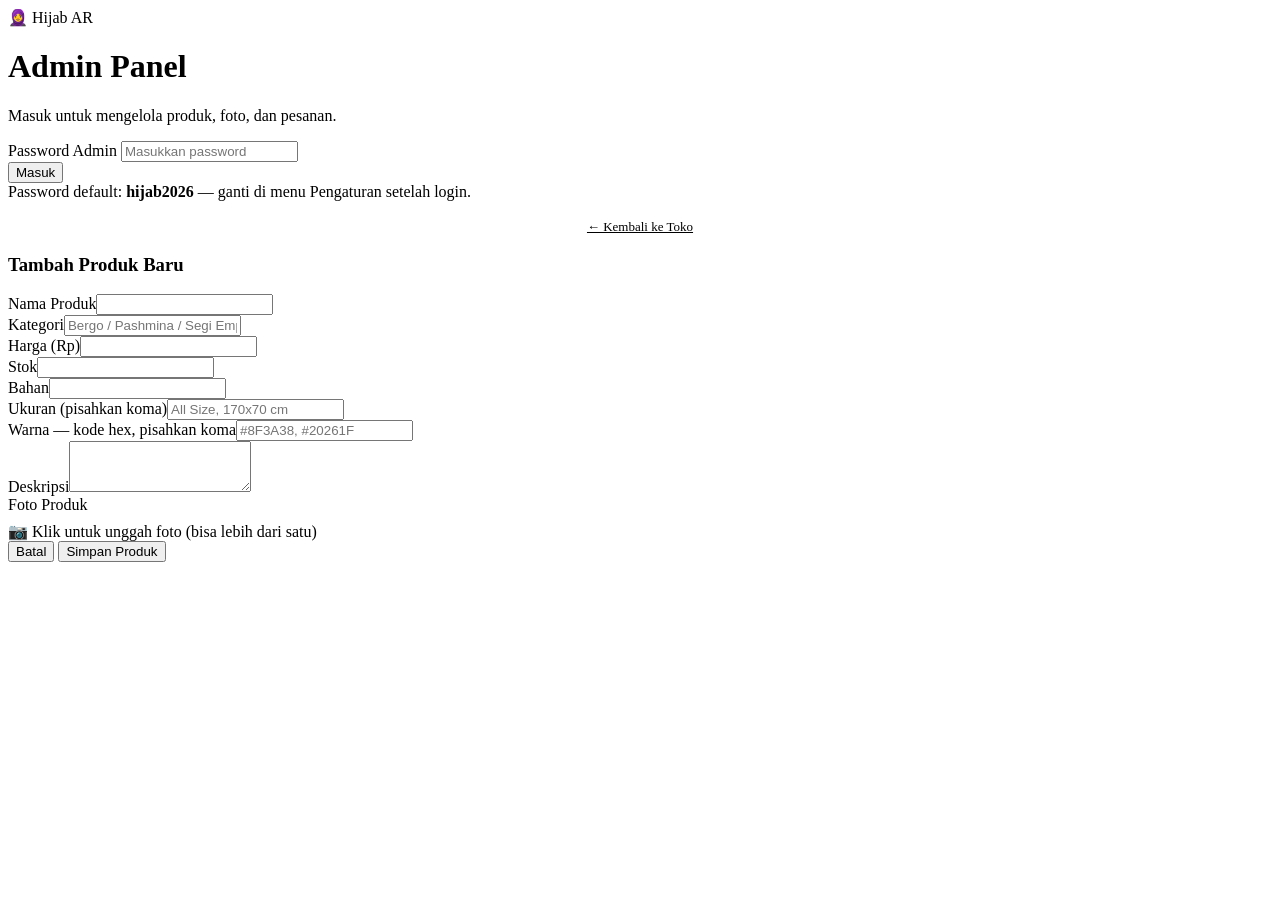
==== admin.html @ ef15bae7 "Add admin panel HTML structure" ====
<!DOCTYPE html>
<html lang="id">
<head>
<meta charset="UTF-8">
<meta name="viewport" content="width=device-width, initial-scale=1.0">
<title>Admin Panel — Hijab AR</title>
<link rel="icon" href="data:image/svg+xml,%3Csvg xmlns='http://www.w3.org/2000/svg' viewBox='0 0 32 32'%3E%3Crect width='32' height='32' rx='6' fill='%238F3A38'/%3E%3Cpath d='M8 20 Q16 10 24 20' stroke='%23F1E8D6' stroke-width='2.4' fill='none'/%3E%3C/svg%3E">
<link rel="stylesheet" href="css/style.css">
<link rel="stylesheet" href="css/admin.css">
</head>
<body class="admin-body">

<!-- ============== LOGIN ============== -->
<div class="admin-login-wrap" id="admin-login-view">
  <div class="admin-login-card">
    <div class="logo" style="margin-bottom:18px;">🧕 Hijab AR</div>
    <h1>Admin Panel</h1>
    <p>Masuk untuk mengelola produk, foto, dan pesanan.</p>
    <form onsubmit="adminLogin(event)">
      <div class="field">
        <label>Password Admin</label>
        <input type="password" id="admin-pass" required placeholder="Masukkan password">
      </div>
      <div id="login-error"></div>
      <button type="submit" class="btn btn-primary btn-block">Masuk</button>
    </form>
    <div class="admin-hint">Password default: <strong>hijab2026</strong> — ganti di menu Pengaturan setelah login.</div>
    <a href="index.html" style="display:block; text-align:center; margin-top:18px; font-size:13px; color:var(--ink-soft);">← Kembali ke Toko</a>
  </div>
</div>

<!-- ============== PANEL ============== -->
<div class="admin-shell" id="admin-panel-view" style="display:none;">
  <aside class="admin-sidebar">
    <div class="logo">🧕 Hijab AR</div>
    <nav class="admin-nav">
      <button class="active" onclick="switchAdminView('dashboard', this)">📊 Dashboard</button>
      <button onclick="switchAdminView('products', this)">🧣 Produk</button>
      <button onclick="switchAdminView('orders', this)">📦 Pesanan</button>
      <button onclick="switchAdminView('settings', this)">⚙️ Pengaturan</button>
    </nav>
    <button class="logout-btn" onclick="adminLogout()">← Keluar</button>
  </aside>

  <main class="admin-main">

    <!-- Dashboard -->
    <div class="admin-view active" id="view-dashboard">
      <div class="admin-header"><h2>Dashboard</h2></div>
      <div class="stat-grid">
        <div class="stat-card"><div class="label">Total Produk</div><div class="value" id="stat-products">0</div></div>
        <div class="stat-card"><div class="label">Total Pesanan</div><div class="value" id="stat-orders">0</div></div>
        <div class="stat-card"><div class="label">Total Pendapatan</div><div class="value" id="stat-revenue">Rp0</div></div>
        <div class="stat-card"><div class="label">Stok Menipis</div><div class="value" id="stat-lowstock">0</div></div>
      </div>
      <p style="color:var(--ink-soft); font-size:13.5px;">Gunakan menu <strong>Produk</strong> untuk mengunggah foto baru dan mengatur harga, atau menu <strong>Pesanan</strong> untuk memperbarui status pengiriman.</p>
    </div>

    <!-- Products -->
    <div class="admin-view" id="view-products">
      <div class="admin-header">
        <h2>Produk</h2>
        <button class="btn btn-primary" onclick="openProductForm()">+ Tambah Produk</button>
      </div>
      <div class="admin-table-wrap">
        <table class="admin-table">
          <thead><tr><th>Foto</th><th>Produk</th><th>Harga</th><th>Stok</th><th>Aksi</th></tr></thead>
          <tbody id="admin-product-list"></tbody>
        </table>
      </div>
    </div>

    <!-- Orders -->
    <div class="admin-view" id="view-orders">
      <div class="admin-header"><h2>Pesanan</h2></div>
      <div class="admin-table-wrap">
        <table class="admin-table">
          <thead><tr><th>ID</th><th>Pelanggan</th><th>Item</th><th>Total</th><th>Status</th></tr></thead>
          <tbody id="admin-order-list"></tbody>
        </table>
      </div>
    </div>

    <!-- Settings -->
    <div class="admin-view" id="view-settings">
      <div class="admin-header"><h2>Pengaturan</h2></div>
      <div class="settings-card">
        <h3 style="font-size:16px; margin-bottom:14px;">Ganti Password Admin</h3>
        <form onsubmit="changeAdminPassword(event)">
          <div class="field"><label>Password Baru</label><input type="password" id="new-pass" minlength="4" required></div>
          <button type="submit" class="btn btn-primary btn-block">Simpan Password</button>
        </form>
      </div>
    </div>

  </main>
</div>

<!-- ============== PRODUCT MODAL ============== -->
<div class="modal-overlay" id="product-modal">
  <div class="modal-card">
    <h3 id="modal-title">Tambah Produk Baru</h3>
    <form id="product-form" onsubmit="saveProductForm(event)">
      <input type="hidden" name="id">
      <div class="form-grid">
        <div class="field"><label>Nama Produk</label><input type="text" name="name" required></div>
        <div class="field"><label>Kategori</label><input type="text" name="category" required placeholder="Bergo / Pashmina / Segi Empat"></div>
        <div class="field"><label>Harga (Rp)</label><input type="number" name="price" min="0" required></div>
        <div class="field"><label>Stok</label><input type="number" name="stock" min="0" required></div>
        <div class="field"><label>Bahan</label><input type="text" name="material" required></div>
        <div class="field"><label>Ukuran (pisahkan koma)</label><input type="text" name="sizes" placeholder="All Size, 170x70 cm"></div>
        <div class="field full"><label>Warna — kode hex, pisahkan koma</label><input type="text" name="colors" placeholder="#8F3A38, #20261F"></div>
        <div class="field full"><label>Deskripsi</label><textarea name="desc" rows="3"></textarea></div>
      </div>

      <label>Foto Produk</label>
      <label class="photo-upload-zone" style="display:block; margin-top:8px;">
        📷 Klik untuk unggah foto (bisa lebih dari satu)
        <input type="file" accept="image/*" multiple style="display:none;" onchange="handlePhotoUpload(this)">
      </label>
      <div class="photo-preview-list" id="photo-preview-list"></div>

      <div class="modal-actions">
        <button type="button" class="btn btn-outline" onclick="closeProductForm()">Batal</button>
        <button type="submit" class="btn btn-primary">Simpan Produk</button>
      </div>
    </form>
  </div>
</div>

<script src="js/data.js"></script>
<script src="js/main.js"></script>
<script src="js/admin.js"></script>
<script>
  function switchAdminView(name, btn){
    document.querySelectorAll('.admin-view').forEach(v => v.classList.remove('active'));
    document.getElementById('view-' + name).classList.add('active');
    document.querySelectorAll('.admin-nav button').forEach(b => b.classList.remove('active'));
    btn.classList.add('active');
  }
</script>
</body>
</html>
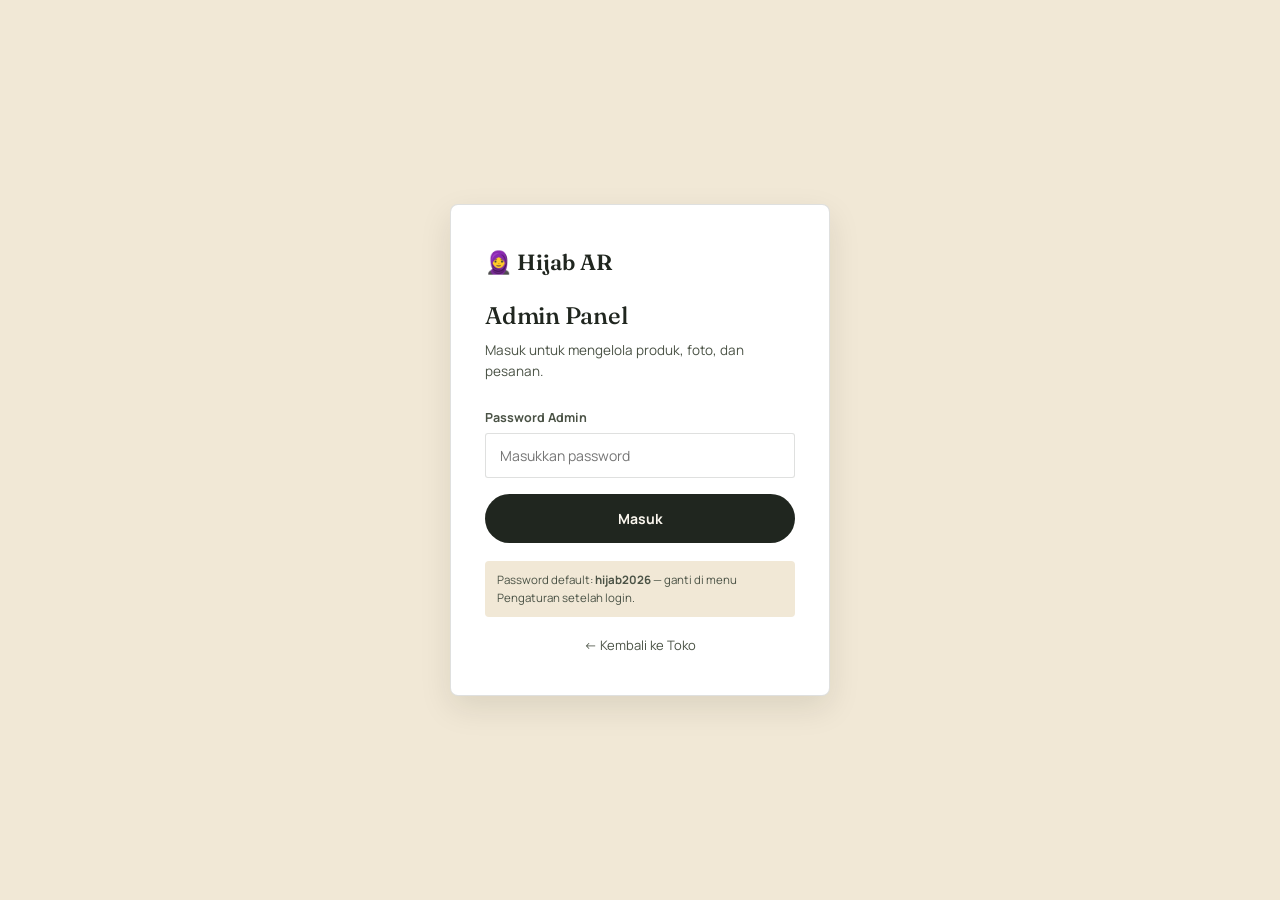
==== commit cb36d9b3: "Add appearance section for hero image upload" ====
--- a/admin.html
+++ b/admin.html
@@ -37,6 +37,7 @@
       <button class="active" onclick="switchAdminView('dashboard', this)">📊 Dashboard</button>
       <button onclick="switchAdminView('products', this)">🧣 Produk</button>
       <button onclick="switchAdminView('orders', this)">📦 Pesanan</button>
+      <button onclick="switchAdminView('appearance', this)">🖼️ Tampilan</button>
       <button onclick="switchAdminView('settings', this)">⚙️ Pengaturan</button>
     </nav>
     <button class="logout-btn" onclick="adminLogout()">← Keluar</button>
@@ -78,6 +79,25 @@
           <thead><tr><th>ID</th><th>Pelanggan</th><th>Item</th><th>Total</th><th>Status</th></tr></thead>
           <tbody id="admin-order-list"></tbody>
         </table>
+      </div>
+    </div>
+
+    <!-- Appearance -->
+    <div class="admin-view" id="view-appearance">
+      <div class="admin-header"><h2>Tampilan Beranda</h2></div>
+      <div class="settings-card" style="max-width:480px;">
+        <h3 style="font-size:16px; margin-bottom:6px;">Gambar Panel "AR Fitting Aktif"</h3>
+        <p style="font-size:12.5px; color:var(--ink-soft); margin-bottom:16px;">Ganti ilustrasi bawaan di hero beranda dengan foto model memakai hijab, atau tangkapan layar hasil AR fitting. Rasio potret (misal 4:5) hasilnya paling rapi.</p>
+
+        <div class="hero-preview-box" id="hero-preview-box"></div>
+
+        <label class="photo-upload-zone" style="display:block; margin-top:14px;">
+          🖼️ Klik untuk unggah gambar hero
+          <input type="file" accept="image/*" style="display:none;" onchange="handleHeroImageUpload(this)">
+        </label>
+        <div style="display:flex; gap:10px; margin-top:14px;">
+          <button type="button" class="btn btn-outline btn-block" onclick="resetHeroImageAdmin()">Kembalikan ke Ilustrasi Default</button>
+        </div>
       </div>
     </div>
 
--- a/css/style.css
+++ b/css/style.css
@@ -0,0 +1,380 @@
+@import url('https://fonts.googleapis.com/css2?family=Fraunces:ital,opsz,wght@0,9..144,300;0,9..144,500;0,9..144,600;1,9..144,500&family=Manrope:wght@400;500;600;700;800&family=JetBrains+Mono:wght@400;500&display=swap');
+
+/* =========================================================
+   DESIGN TOKENS — Kain (fabric) system
+   ink   : near-black moss, deep and warm, not pure black
+   paper : warm unbleached linen background
+   gold  : brass pin / bordir thread accent
+   rose  : batik rosewood, secondary accent
+   sage  : muted sage, tertiary / success
+   ========================================================= */
+:root{
+  --ink:#20261F;
+  --ink-soft:#4A5245;
+  --paper:#FBF7EF;
+  --paper-warm:#F1E8D6;
+  --paper-dim:#EDE4D3;
+  --gold:#9C7A3C;
+  --gold-light:#C9A661;
+  --rose:#8F3A38;
+  --rose-light:#B5615E;
+  --sage:#5E7A5C;
+  --line: rgba(32,38,31,0.14);
+  --line-soft: rgba(32,38,31,0.08);
+  --shadow: 0 12px 32px rgba(32,26,14,0.10);
+  --radius: 2px;
+
+  --font-display:'Fraunces', serif;
+  --font-body:'Manrope', sans-serif;
+  --font-mono:'JetBrains Mono', monospace;
+}
+
+*{box-sizing:border-box;margin:0;padding:0;}
+html{scroll-behavior:smooth;}
+body{
+  font-family:var(--font-body);
+  background:var(--paper);
+  color:var(--ink);
+  line-height:1.55;
+  -webkit-font-smoothing:antialiased;
+}
+img{max-width:100%;display:block;}
+a{color:inherit;text-decoration:none;}
+button{font-family:inherit;cursor:pointer;}
+ul{list-style:none;}
+
+@media (prefers-reduced-motion: reduce){
+  *{animation-duration:0.01ms !important; transition-duration:0.01ms !important; scroll-behavior:auto !important;}
+}
+
+:focus-visible{outline:2px solid var(--gold); outline-offset:3px;}
+
+.container{
+  width:100%;
+  max-width:1180px;
+  margin:0 auto;
+  padding:0 28px;
+}
+
+.eyebrow{
+  font-family:var(--font-mono);
+  font-size:11px;
+  letter-spacing:.14em;
+  text-transform:uppercase;
+  color:var(--gold);
+}
+
+h1,h2,h3,.display{
+  font-family:var(--font-display);
+  font-weight:500;
+  letter-spacing:-0.01em;
+  color:var(--ink);
+}
+
+.price{
+  font-family:var(--font-mono);
+  font-weight:500;
+}
+
+/* =============== HEADER =============== */
+.site-header{
+  position:sticky; top:0; z-index:50;
+  background:rgba(251,247,239,0.92);
+  backdrop-filter:blur(8px);
+  border-bottom:1px solid var(--line);
+}
+.header-inner{
+  display:flex; align-items:center; justify-content:space-between;
+  padding:16px 28px;
+}
+.logo{
+  font-family:var(--font-display);
+  font-size:22px;
+  font-weight:600;
+  display:flex; align-items:center; gap:8px;
+}
+.logo .mark{
+  width:22px;height:22px;flex:none;
+}
+.nav-links{
+  display:flex; gap:32px; align-items:center;
+  font-size:14px; font-weight:600;
+}
+.nav-links a{
+  position:relative; padding:4px 0; color:var(--ink-soft);
+}
+.nav-links a:hover, .nav-links a.active{color:var(--ink);}
+.nav-links a.active::after{
+  content:'';position:absolute;left:0;right:0;bottom:-4px;height:2px;background:var(--gold);
+}
+.header-actions{display:flex; align-items:center; gap:18px;}
+.cart-btn{
+  position:relative; display:flex; align-items:center; gap:8px;
+  font-size:14px; font-weight:700; border:1px solid var(--ink); background:none;
+  padding:9px 16px; border-radius:999px;
+}
+.cart-btn:hover{background:var(--ink); color:var(--paper);}
+.cart-count{
+  position:absolute; top:-8px; right:-8px;
+  background:var(--rose); color:#fff; font-family:var(--font-mono);
+  font-size:10px; width:18px; height:18px; border-radius:50%;
+  display:flex; align-items:center; justify-content:center;
+}
+.nav-toggle{display:none;}
+
+/* =============== BUTTONS =============== */
+.btn{
+  display:inline-flex; align-items:center; justify-content:center; gap:8px;
+  padding:14px 26px; font-weight:700; font-size:14px;
+  border-radius:999px; border:1px solid transparent; transition:transform .15s ease, background .2s ease;
+}
+.btn-primary{background:var(--ink); color:var(--paper);}
+.btn-primary:hover{background:var(--rose);}
+.btn-outline{border-color:var(--ink); color:var(--ink); background:none;}
+.btn-outline:hover{background:var(--ink); color:var(--paper);}
+.btn-gold{background:var(--gold); color:#fff;}
+.btn-gold:hover{background:var(--rose);}
+.btn-block{width:100%;}
+.btn:active{transform:scale(.98);}
+.btn[disabled]{opacity:.45; cursor:not-allowed;}
+
+/* =============== KAIN DIVIDER (signature element) =============== */
+.kain-divider{
+  height:34px; width:100%;
+  background-image:url("data:image/svg+xml,%3Csvg xmlns='http://www.w3.org/2000/svg' viewBox='0 0 200 34' preserveAspectRatio='none'%3E%3Cpath d='M0 20 Q 25 2 50 20 T 100 20 T 150 20 T 200 20' fill='none' stroke='%239C7A3C' stroke-width='1' opacity='0.5'/%3E%3Cpath d='M0 26 Q 25 8 50 26 T 100 26 T 150 26 T 200 26' fill='none' stroke='%2320261F' stroke-width='1' opacity='0.18'/%3E%3C/svg%3E");
+  background-repeat:repeat-x; background-size:200px 34px;
+}
+
+/* =============== HERO =============== */
+.hero{
+  position:relative; overflow:hidden;
+  padding:64px 0 0;
+  background:linear-gradient(180deg, var(--paper-warm), var(--paper) 70%);
+}
+.hero-grid{
+  display:grid; grid-template-columns:1.05fr .95fr; gap:48px; align-items:center;
+}
+.hero-eyebrow{margin-bottom:18px;}
+.hero h1{
+  font-size:clamp(38px, 5.2vw, 64px); line-height:1.03; margin-bottom:20px;
+}
+.hero h1 em{
+  font-style:italic; color:var(--rose);
+}
+.hero p.lead{
+  font-size:17px; color:var(--ink-soft); max-width:46ch; margin-bottom:30px;
+}
+.hero-ctas{display:flex; gap:14px; flex-wrap:wrap; margin-bottom:36px;}
+.hero-stats{display:flex; gap:34px; padding-top:26px; border-top:1px solid var(--line);}
+.hero-stat b{display:block; font-family:var(--font-display); font-size:26px;}
+.hero-stat span{font-size:12px; color:var(--ink-soft);}
+
+.hero-visual{
+  position:relative; aspect-ratio:4/5; border-radius:6px; overflow:hidden;
+  background:linear-gradient(160deg,#D8CBA8,#B58C56 55%,#8F3A38);
+  box-shadow:var(--shadow);
+}
+.hero-visual .badge-ar{
+  position:absolute; top:18px; left:18px; background:rgba(251,247,239,.92);
+  padding:8px 14px; border-radius:999px; font-size:12px; font-weight:700;
+  display:flex; align-items:center; gap:8px;
+}
+.badge-ar .dot{width:7px;height:7px;border-radius:50%;background:var(--rose);animation:pulse 1.6s infinite;}
+@keyframes pulse{0%,100%{opacity:1;}50%{opacity:.3;}}
+
+.hero-illustration{
+  position:absolute; inset:0; width:100%; height:100%;
+}
+.hero-illustration .scan-line{
+  animation:ar-scan 3.2s ease-in-out infinite;
+}
+@keyframes ar-scan{
+  0%   { transform:translateY(0); opacity:.15; }
+  50%  { transform:translateY(300px); opacity:.6; }
+  100% { transform:translateY(0); opacity:.15; }
+}
+@media (prefers-reduced-motion: reduce){
+  .hero-illustration .scan-line{ animation:none; opacity:.35; }
+}
+
+/* =============== SECTION HEADINGS =============== */
+.section{padding:76px 0;}
+.section-head{
+  display:flex; justify-content:space-between; align-items:flex-end; margin-bottom:38px; gap:24px; flex-wrap:wrap;
+}
+.section-head h2{font-size:clamp(26px,3vw,36px);}
+.section-head p{color:var(--ink-soft); max-width:44ch; font-size:14.5px;}
+
+/* =============== PRODUCT GRID / CARD =============== */
+.product-grid{
+  display:grid; grid-template-columns:repeat(auto-fill, minmax(230px,1fr)); gap:26px;
+}
+.product-card{
+  background:#fff; border:1px solid var(--line-soft); border-radius:4px; overflow:hidden;
+  transition:box-shadow .2s ease, transform .2s ease; display:flex; flex-direction:column;
+}
+.product-card:hover{box-shadow:var(--shadow); transform:translateY(-3px);}
+.product-media{
+  position:relative; aspect-ratio:3/4; overflow:hidden; background:var(--paper-dim);
+}
+.product-media img{width:100%; height:100%; object-fit:cover;}
+.fold-corner{
+  position:absolute; top:0; right:0; width:0; height:0;
+  border-style:solid; border-width:0 34px 34px 0; border-color:transparent var(--gold) transparent transparent;
+  opacity:.9;
+}
+.stock-tag{
+  position:absolute; bottom:10px; left:10px; background:rgba(32,38,31,.82); color:#fff;
+  font-size:10px; font-family:var(--font-mono); padding:4px 8px; border-radius:999px;
+}
+.stock-tag.low{background:var(--rose);}
+.product-info{padding:16px; display:flex; flex-direction:column; gap:6px; flex:1;}
+.product-cat{font-size:11px; text-transform:uppercase; letter-spacing:.08em; color:var(--gold);}
+.product-name{font-family:var(--font-display); font-size:17px;}
+.product-bottom{display:flex; align-items:center; justify-content:space-between; margin-top:auto; padding-top:8px;}
+.product-price{font-size:15px;}
+.add-btn{
+  width:34px;height:34px;border-radius:50%;border:1px solid var(--ink); background:none;
+  display:flex; align-items:center; justify-content:center; font-size:18px; transition:.2s;
+}
+.add-btn:hover{background:var(--ink); color:var(--paper);}
+
+.filter-bar{display:flex; gap:10px; flex-wrap:wrap; margin-bottom:30px;}
+.filter-chip{
+  padding:8px 16px; border-radius:999px; border:1px solid var(--line); background:#fff;
+  font-size:13px; font-weight:600; color:var(--ink-soft);
+}
+.filter-chip.active{background:var(--ink); color:var(--paper); border-color:var(--ink);}
+
+/* =============== FEATURE / AR STRIP =============== */
+.feature-strip{
+  display:grid; grid-template-columns:repeat(3,1fr); gap:1px; background:var(--line);
+  border:1px solid var(--line);
+}
+.feature-item{background:var(--paper); padding:34px 28px;}
+.feature-item .num{font-family:var(--font-mono); color:var(--gold); font-size:12px;}
+.feature-item h3{font-size:19px; margin:10px 0 8px;}
+.feature-item p{font-size:13.5px; color:var(--ink-soft);}
+
+/* =============== FOOTER =============== */
+.site-footer{background:var(--ink); color:var(--paper-warm); padding:56px 0 26px; margin-top:40px;}
+.footer-grid{display:grid; grid-template-columns:1.4fr 1fr 1fr 1fr; gap:32px; margin-bottom:40px;}
+.footer-grid h4{font-family:var(--font-display); color:#fff; font-size:16px; margin-bottom:14px;}
+.footer-grid a{display:block; color:#C9C4B4; font-size:13.5px; padding:4px 0;}
+.footer-grid a:hover{color:#fff;}
+.footer-bottom{
+  border-top:1px solid rgba(255,255,255,.12); padding-top:20px; display:flex; justify-content:space-between;
+  font-size:12px; color:#9C9584; flex-wrap:wrap; gap:10px;
+}
+
+/* =============== PRODUCT DETAIL =============== */
+.pd-grid{display:grid; grid-template-columns:1fr 1fr; gap:56px; padding:48px 0;}
+.pd-gallery-main{aspect-ratio:3/4; border-radius:4px; overflow:hidden; background:var(--paper-dim); margin-bottom:12px; position:relative;}
+.pd-gallery-main img{width:100%;height:100%;object-fit:cover;}
+.pd-thumbs{display:flex; gap:10px;}
+.pd-thumbs img{width:64px;height:80px;object-fit:cover;border-radius:3px;border:1px solid var(--line); cursor:pointer;}
+.pd-thumbs img.active{border-color:var(--gold); border-width:2px;}
+.pd-info h1{font-size:30px; margin-bottom:8px;}
+.pd-price{font-size:22px; margin-bottom:18px;}
+.pd-desc{color:var(--ink-soft); font-size:14.5px; margin-bottom:24px;}
+.pd-row{display:flex; align-items:center; gap:16px; margin-bottom:22px;}
+.swatches{display:flex; gap:8px;}
+.swatch{width:28px;height:28px;border-radius:50%;border:2px solid #fff; box-shadow:0 0 0 1px var(--line); cursor:pointer;}
+.swatch.active{box-shadow:0 0 0 2px var(--gold);}
+.qty-control{display:flex; align-items:center; border:1px solid var(--line); border-radius:999px;}
+.qty-control button{width:34px;height:34px;background:none;border:none;font-size:16px;}
+.qty-control span{width:30px; text-align:center; font-family:var(--font-mono); font-size:14px;}
+.pd-actions{display:flex; gap:12px; margin-top:8px;}
+.pd-meta{margin-top:28px; border-top:1px solid var(--line); padding-top:20px; font-size:13px; color:var(--ink-soft); display:grid; gap:8px;}
+
+/* =============== AR TRY-ON =============== */
+.ar-panel{
+  margin-top:34px; border:1px solid var(--line); border-radius:6px; overflow:hidden; background:#fff;
+}
+.ar-panel-head{
+  display:flex; align-items:center; justify-content:space-between; padding:16px 20px; border-bottom:1px solid var(--line);
+}
+.ar-panel-head h3{font-size:16px; display:flex; align-items:center; gap:8px;}
+.ar-stage{
+  position:relative; aspect-ratio:4/3; background:#11150F; display:flex; align-items:center; justify-content:center; overflow:hidden;
+}
+.ar-stage video{width:100%; height:100%; object-fit:cover; transform:scaleX(-1);}
+/* Suppress Chrome/Edge's automatic floating "..." picture-in-picture button
+   that otherwise appears on top of the camera feed. */
+.ar-stage video::-webkit-media-controls,
+.ar-stage video::-webkit-media-controls-enclosure,
+.ar-stage video::-webkit-media-controls-panel,
+.ar-stage video::-webkit-media-controls-overlay-enclosure,
+.ar-stage video::-webkit-media-controls-overlay-play-button{
+  display:none !important; opacity:0 !important; pointer-events:none !important;
+}
+.ar-stage canvas{position:absolute; inset:0; width:100%; height:100%; transform:scaleX(-1);}
+.ar-placeholder{color:#C9C4B4; font-size:13.5px; text-align:center; padding:24px; max-width:280px;}
+.ar-placeholder .icon{font-size:34px; margin-bottom:10px;}
+.ar-controls{padding:16px 20px; display:flex; flex-direction:column; gap:12px;}
+.ar-slider-row{display:flex; align-items:center; gap:12px; font-size:12.5px; color:var(--ink-soft);}
+.ar-slider-row label{width:64px; flex:none;}
+.ar-slider-row input[type=range]{flex:1; accent-color:var(--gold);}
+.ar-btn-row{display:flex; gap:10px;}
+.ar-note{font-size:11.5px; color:var(--ink-soft); padding:0 20px 16px;}
+
+/* =============== CART =============== */
+.cart-layout{display:grid; grid-template-columns:1.6fr 1fr; gap:48px; align-items:start; padding:48px 0;}
+.cart-item{display:grid; grid-template-columns:80px 1fr auto; gap:16px; padding:18px 0; border-bottom:1px solid var(--line); align-items:center;}
+.cart-item img{width:80px;height:100px;object-fit:cover; border-radius:3px;}
+.cart-item-name{font-family:var(--font-display); font-size:16px;}
+.cart-item-meta{font-size:12.5px; color:var(--ink-soft); margin-top:4px;}
+.cart-item-remove{font-size:12px; color:var(--rose); margin-top:8px; background:none; border:none; text-decoration:underline;}
+.cart-item-right{text-align:right; display:flex; flex-direction:column; align-items:flex-end; gap:10px;}
+.summary-box{border:1px solid var(--line); border-radius:6px; padding:24px; background:#fff; position:sticky; top:96px;}
+.summary-row{display:flex; justify-content:space-between; font-size:14px; padding:8px 0; color:var(--ink-soft);}
+.summary-row.total{border-top:1px solid var(--line); margin-top:8px; padding-top:16px; font-size:17px; color:var(--ink); font-weight:700;}
+.empty-state{text-align:center; padding:80px 20px; color:var(--ink-soft);}
+.empty-state .icon{font-size:44px; margin-bottom:14px;}
+
+/* =============== CHECKOUT =============== */
+.stepper{display:flex; gap:10px; margin-bottom:34px;}
+.step{display:flex; align-items:center; gap:8px; font-size:13px; font-weight:700; color:var(--ink-soft);}
+.step .n{width:24px;height:24px;border-radius:50%; border:1px solid var(--line); display:flex; align-items:center; justify-content:center; font-family:var(--font-mono); font-size:11px;}
+.step.active{color:var(--ink);}
+.step.active .n{background:var(--ink); color:var(--paper); border-color:var(--ink);}
+.form-grid{display:grid; grid-template-columns:1fr 1fr; gap:16px;}
+.field{margin-bottom:16px; display:flex; flex-direction:column; gap:6px;}
+.field.full{grid-column:1/-1;}
+.field label{font-size:12.5px; font-weight:700; color:var(--ink-soft);}
+.field input, .field select, .field textarea{
+  border:1px solid var(--line); border-radius:3px; padding:12px 14px; font-family:var(--font-body); font-size:14px; background:#fff;
+}
+.field input:focus, .field select:focus, .field textarea:focus{border-color:var(--gold);}
+.pay-options{display:grid; gap:10px; margin-top:6px;}
+.pay-option{display:flex; align-items:center; gap:12px; border:1px solid var(--line); border-radius:5px; padding:14px 16px; cursor:pointer; font-size:13.5px;}
+.pay-option input{accent-color:var(--gold);}
+.pay-option.checked{border-color:var(--gold); background:var(--paper-warm);}
+.order-success{text-align:center; padding:90px 20px;}
+.order-success .icon{font-size:52px; margin-bottom:16px;}
+.order-id{font-family:var(--font-mono); background:var(--paper-warm); display:inline-block; padding:8px 18px; border-radius:999px; margin:16px 0;}
+
+/* =============== TOAST =============== */
+.toast{
+  position:fixed; bottom:24px; left:50%; transform:translateX(-50%) translateY(120%);
+  background:var(--ink); color:var(--paper); padding:13px 22px; border-radius:999px; font-size:13.5px;
+  z-index:200; transition:transform .3s ease; font-weight:600;
+}
+.toast.show{transform:translateX(-50%) translateY(0);}
+
+/* =============== RESPONSIVE =============== */
+@media (max-width: 860px){
+  .hero-grid{grid-template-columns:1fr;}
+  .hero-visual{order:-1;}
+  .footer-grid{grid-template-columns:1fr 1fr;}
+  .pd-grid{grid-template-columns:1fr;}
+  .cart-layout{grid-template-columns:1fr;}
+  .feature-strip{grid-template-columns:1fr;}
+  .form-grid{grid-template-columns:1fr;}
+  .nav-links{
+    position:fixed; inset:64px 0 0 0; background:var(--paper); flex-direction:column;
+    padding:32px 28px; gap:22px; transform:translateX(100%); transition:transform .25s ease; z-index:40;
+  }
+  .nav-links.open{transform:translateX(0);}
+  .nav-toggle{display:block; background:none; border:none; font-size:22px;}
+}
--- a/css/admin.css
+++ b/css/admin.css
@@ -0,0 +1,88 @@
+/* admin.css — extends style.css tokens for the admin panel only */
+
+body.admin-body{background:var(--paper-warm);}
+
+.admin-login-wrap{
+  min-height:100vh; display:flex; align-items:center; justify-content:center; padding:20px;
+}
+.admin-login-card{
+  width:100%; max-width:380px; background:#fff; border:1px solid var(--line); border-radius:8px;
+  padding:40px 34px; box-shadow:var(--shadow);
+}
+.admin-login-card h1{font-size:24px; margin-bottom:6px;}
+.admin-login-card p{font-size:13.5px; color:var(--ink-soft); margin-bottom:26px;}
+#login-error{display:none; color:var(--rose); font-size:13px; margin-top:-8px; margin-bottom:14px;}
+.admin-hint{margin-top:18px; font-size:11.5px; color:var(--ink-soft); background:var(--paper-warm); padding:10px 12px; border-radius:4px;}
+
+.admin-shell{display:grid; grid-template-columns:220px 1fr; min-height:100vh;}
+.admin-sidebar{
+  background:var(--ink); color:var(--paper-warm); padding:26px 18px; display:flex; flex-direction:column;
+}
+.admin-sidebar .logo{color:#fff; margin-bottom:34px; font-size:19px;}
+.admin-nav{display:flex; flex-direction:column; gap:4px; flex:1;}
+.admin-nav button{
+  text-align:left; background:none; border:none; color:#C9C4B4; padding:11px 14px; border-radius:5px; font-size:14px; font-weight:600;
+}
+.admin-nav button.active, .admin-nav button:hover{background:rgba(255,255,255,.08); color:#fff;}
+.admin-sidebar .logout-btn{color:#C9A661; font-size:13px; text-align:left; background:none; border:none; padding:10px 14px;}
+
+.admin-main{padding:34px 40px; max-width:1100px;}
+.admin-header{display:flex; justify-content:space-between; align-items:center; margin-bottom:28px;}
+.admin-header h2{font-size:26px;}
+.admin-view{display:none;}
+.admin-view.active{display:block;}
+
+.stat-grid{display:grid; grid-template-columns:repeat(4,1fr); gap:16px; margin-bottom:32px;}
+.stat-card{background:#fff; border:1px solid var(--line); border-radius:6px; padding:20px;}
+.stat-card .label{font-size:12px; color:var(--ink-soft); margin-bottom:8px;}
+.stat-card .value{font-family:var(--font-display); font-size:26px;}
+
+.admin-table-wrap{background:#fff; border:1px solid var(--line); border-radius:6px; overflow:hidden;}
+table.admin-table{width:100%; border-collapse:collapse;}
+.admin-table th{
+  text-align:left; font-size:11.5px; text-transform:uppercase; letter-spacing:.05em; color:var(--ink-soft);
+  padding:14px 16px; border-bottom:1px solid var(--line); background:var(--paper-warm);
+}
+.admin-table td{padding:12px 16px; border-bottom:1px solid var(--line-soft); font-size:13.5px; vertical-align:middle;}
+.admin-thumb{width:44px;height:56px;object-fit:cover;border-radius:3px;}
+.mini-btn{
+  font-size:12px; font-weight:700; padding:6px 12px; border-radius:999px; border:1px solid var(--line); background:none; margin-right:6px;
+}
+.mini-btn:hover{border-color:var(--ink);}
+.mini-btn.danger{color:var(--rose); border-color:var(--rose-light);}
+.badge-out{color:var(--rose); font-weight:700; font-size:12px;}
+.admin-table select{border:1px solid var(--line); border-radius:4px; padding:6px 8px; font-size:12.5px; background:#fff;}
+
+/* modal */
+.modal-overlay{
+  position:fixed; inset:0; background:rgba(32,38,31,.5); display:none; align-items:center; justify-content:center;
+  z-index:100; padding:20px;
+}
+.modal-overlay.open{display:flex;}
+.modal-card{
+  background:#fff; width:100%; max-width:640px; max-height:88vh; overflow-y:auto; border-radius:8px; padding:32px;
+}
+.modal-card h3{font-size:21px; margin-bottom:20px;}
+.photo-upload-zone{
+  border:1.5px dashed var(--line); border-radius:6px; padding:20px; text-align:center; margin-bottom:14px; cursor:pointer;
+}
+.photo-upload-zone:hover{border-color:var(--gold);}
+.photo-preview-list{display:flex; gap:10px; flex-wrap:wrap; margin-bottom:18px;}
+.photo-thumb{position:relative; width:64px; height:80px;}
+.photo-thumb img{width:100%;height:100%;object-fit:cover;border-radius:4px;}
+.photo-thumb button{
+  position:absolute; top:-6px; right:-6px; width:20px; height:20px; border-radius:50%; background:var(--rose); color:#fff;
+  border:2px solid #fff; font-size:12px; line-height:1;
+}
+.modal-actions{display:flex; gap:10px; justify-content:flex-end; margin-top:8px;}
+
+.settings-card{background:#fff; border:1px solid var(--line); border-radius:6px; padding:26px; max-width:420px;}
+
+@media (max-width: 860px){
+  .admin-shell{grid-template-columns:1fr;}
+  .admin-sidebar{flex-direction:row; overflow-x:auto; align-items:center;}
+  .admin-sidebar .logo{margin-bottom:0; margin-right:16px;}
+  .admin-nav{flex-direction:row;}
+  .stat-grid{grid-template-columns:1fr 1fr;}
+  .admin-main{padding:24px 18px;}
+}
